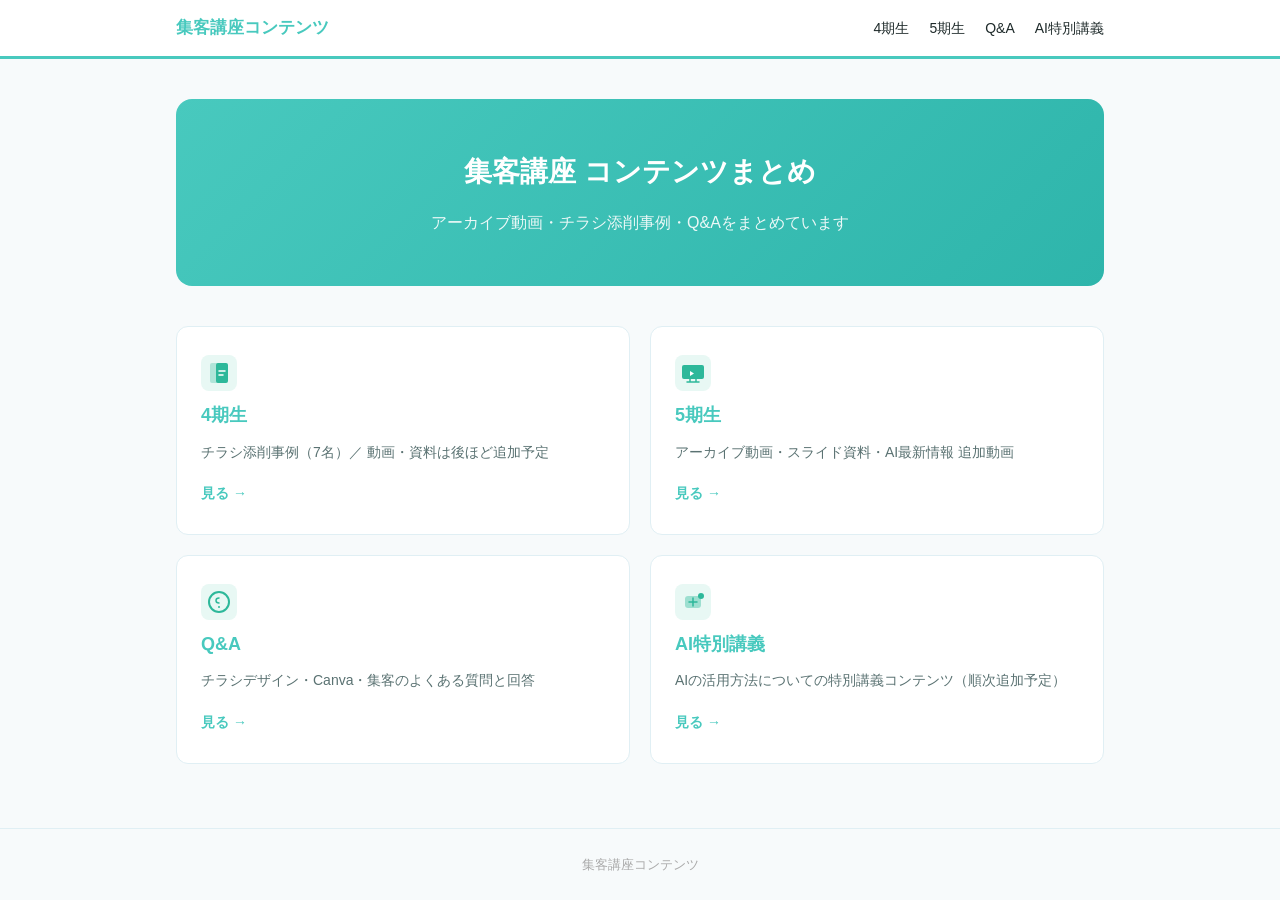
==== index.html @ 4db6f100 "Initial commit: seminar contents site (4期生・5期生)" ====
<!DOCTYPE html>
<html lang="ja">
<head>
  <meta charset="UTF-8">
  <meta name="viewport" content="width=device-width, initial-scale=1.0">
  <title>講座コンテンツ | すみよさんの集客講座</title>
  <link rel="stylesheet" href="assets/css/style.css">
</head>
<body>

<nav class="nav">
  <div class="nav-inner">
    <a href="index.html" class="nav-logo">集客講座コンテンツ</a>
    <button class="nav-toggle" aria-label="メニュー" onclick="toggleNav()">
      <span></span><span></span><span></span>
    </button>
    <ul class="nav-links" id="nav-links">
      <li><a href="cohort4.html">4期生</a></li>
      <li><a href="cohort5.html">5期生</a></li>
      <li><a href="qa.html">Q&amp;A</a></li>
      <li><a href="ai.html">AI特別講義</a></li>
    </ul>
  </div>
</nav>

<main class="main">
  <div class="hero">
    <h1>集客講座 コンテンツまとめ</h1>
    <p>アーカイブ動画・チラシ添削事例・Q&amp;Aをまとめています</p>
  </div>

  <div class="card-grid">
    <a href="cohort4.html" class="nav-card">
      <svg viewBox="0 0 36 36" fill="none" xmlns="http://www.w3.org/2000/svg">
        <rect width="36" height="36" rx="8" fill="#E8F8F4"/>
        <rect x="9" y="8" width="12" height="20" rx="2" fill="#2DB89A" opacity="0.3"/>
        <rect x="15" y="8" width="12" height="20" rx="2" fill="#2DB89A"/>
        <path d="M18 16h6M18 20h4" stroke="#fff" stroke-width="1.5" stroke-linecap="round"/>
      </svg>
      <h2>4期生</h2>
      <p>チラシ添削事例（7名）／ 動画・資料は後ほど追加予定</p>
      <span class="card-link">見る →</span>
    </a>

    <a href="cohort5.html" class="nav-card">
      <svg viewBox="0 0 36 36" fill="none" xmlns="http://www.w3.org/2000/svg">
        <rect width="36" height="36" rx="8" fill="#E8F8F4"/>
        <rect x="7" y="10" width="22" height="14" rx="2" fill="#2DB89A"/>
        <path d="M15 24v3M21 24v3M12 27h12" stroke="#2DB89A" stroke-width="1.5" stroke-linecap="round"/>
        <path d="M15 16l4 2.5-4 2.5V16z" fill="#fff"/>
      </svg>
      <h2>5期生</h2>
      <p>アーカイブ動画・スライド資料・AI最新情報 追加動画</p>
      <span class="card-link">見る →</span>
    </a>

    <a href="qa.html" class="nav-card">
      <svg viewBox="0 0 36 36" fill="none" xmlns="http://www.w3.org/2000/svg">
        <rect width="36" height="36" rx="8" fill="#E8F8F4"/>
        <circle cx="18" cy="18" r="10" stroke="#2DB89A" stroke-width="2"/>
        <path d="M18 14c-1.657 0-3 1.12-3 2.5 0 1.38 1.343 2.5 3 2.5" stroke="#2DB89A" stroke-width="1.5" stroke-linecap="round"/>
        <circle cx="18" cy="23" r="1" fill="#2DB89A"/>
      </svg>
      <h2>Q&amp;A</h2>
      <p>チラシデザイン・Canva・集客のよくある質問と回答</p>
      <span class="card-link">見る →</span>
    </a>

    <a href="ai.html" class="nav-card">
      <svg viewBox="0 0 36 36" fill="none" xmlns="http://www.w3.org/2000/svg">
        <rect width="36" height="36" rx="8" fill="#E8F8F4"/>
        <rect x="10" y="12" width="16" height="12" rx="3" fill="#2DB89A" opacity="0.4"/>
        <path d="M14 18h8M18 14v8" stroke="#2DB89A" stroke-width="1.5" stroke-linecap="round"/>
        <circle cx="26" cy="12" r="3" fill="#2DB89A"/>
      </svg>
      <h2>AI特別講義</h2>
      <p>AIの活用方法についての特別講義コンテンツ（順次追加予定）</p>
      <span class="card-link">見る →</span>
    </a>
  </div>
</main>

<footer>
  <p>集客講座コンテンツ</p>
</footer>

<script>
function toggleNav() {
  document.getElementById('nav-links').classList.toggle('open');
}
</script>
</body>
</html>
---- assets/css/style.css ----
:root {
  --green:      #48C9BE;
  --blue-light: #A8D8EA;
  --bg:         #F7FAFB;
  --text:       #1E2A2A;
  --border:     #E0EFF4;
  --white:      #FFFFFF;
  --text-sub:   #5a7272;
}

*, *::before, *::after { box-sizing: border-box; margin: 0; padding: 0; }

body {
  font-family: "游ゴシック体", "Yu Gothic", YuGothic, "ヒラギノ角ゴ Pro", "Hiragino Kaku Gothic Pro", sans-serif;
  -webkit-font-smoothing: antialiased;
  background: var(--bg);
  color: var(--text);
  font-size: 16px;
  line-height: 1.8;
}

a { color: inherit; text-decoration: none; }
img { max-width: 100%; height: auto; display: block; }

/* ========== ナビゲーション ========== */
.nav {
  position: sticky;
  top: 0;
  background: var(--white);
  border-bottom: 3px solid var(--green);
  z-index: 100;
}
.nav-inner {
  max-width: 960px;
  margin: 0 auto;
  padding: 0 16px;
  display: flex;
  align-items: center;
  justify-content: space-between;
  height: 56px;
}
.nav-logo {
  font-weight: 700;
  color: var(--green);
  font-size: 17px;
}
.nav-links {
  display: flex;
  gap: 20px;
  list-style: none;
}
.nav-links a {
  font-size: 14px;
  color: var(--text);
  padding-bottom: 3px;
  border-bottom: 2px solid transparent;
  transition: color 0.2s, border-color 0.2s;
}
.nav-links a:hover,
.nav-links a.active {
  color: var(--green);
  border-bottom-color: var(--green);
  font-weight: 700;
}
.nav-toggle {
  display: none;
  background: none;
  border: none;
  cursor: pointer;
  padding: 8px;
}
.nav-toggle span {
  display: block;
  width: 22px;
  height: 2px;
  background: var(--text);
  margin: 5px 0;
  transition: 0.3s;
}
@media (max-width: 767px) {
  .nav-toggle { display: block; }
  .nav-links {
    display: none;
    flex-direction: column;
    position: absolute;
    top: 56px;
    left: 0;
    right: 0;
    background: var(--white);
    padding: 16px 24px;
    border-bottom: 1px solid var(--border);
    gap: 16px;
    box-shadow: 0 4px 12px rgba(0,0,0,0.08);
  }
  .nav-links.open { display: flex; }
}

/* ========== レイアウト ========== */
.main {
  max-width: 960px;
  margin: 0 auto;
  padding: 40px 16px 64px;
}
.page-header { margin-bottom: 32px; }
.page-header h1 {
  font-size: 26px;
  color: var(--green);
  margin-bottom: 6px;
}
.page-header p { color: var(--text-sub); font-size: 15px; }

/* ========== カード ========== */
.card {
  background: var(--white);
  border: 1px solid var(--border);
  border-radius: 12px;
  padding: 24px;
  margin-bottom: 32px;
}

/* ========== バッジ ========== */
.badge {
  display: inline-block;
  background: var(--blue-light);
  color: var(--text);
  font-size: 12px;
  font-weight: 700;
  padding: 2px 10px;
  border-radius: 20px;
  margin-bottom: 8px;
}

/* ========== トップページ カードグリッド ========== */
.card-grid {
  display: grid;
  grid-template-columns: repeat(2, 1fr);
  gap: 20px;
}
@media (max-width: 600px) {
  .card-grid { grid-template-columns: 1fr; }
}
.nav-card {
  background: var(--white);
  border: 1px solid var(--border);
  border-radius: 12px;
  padding: 28px 24px;
  display: flex;
  flex-direction: column;
  gap: 8px;
  transition: box-shadow 0.2s, transform 0.2s;
}
.nav-card:hover {
  box-shadow: 0 4px 20px rgba(45,184,154,0.15);
  transform: translateY(-2px);
}
.nav-card svg { width: 36px; height: 36px; }
.nav-card h2 { font-size: 18px; color: var(--green); }
.nav-card p { font-size: 14px; color: var(--text-sub); }
.nav-card .card-link {
  margin-top: 8px;
  font-size: 14px;
  font-weight: 700;
  color: var(--green);
}

/* ========== ヒーロー ========== */
.hero {
  background: linear-gradient(135deg, var(--green) 0%, #2EB5AB 100%);
  color: var(--white);
  border-radius: 16px;
  padding: 48px 32px;
  margin-bottom: 40px;
  text-align: center;
}
.hero h1 { font-size: 28px; margin-bottom: 12px; }
.hero p { font-size: 16px; opacity: 0.9; }
@media (max-width: 600px) {
  .hero { padding: 36px 20px; }
  .hero h1 { font-size: 22px; }
}

/* ========== チラシ添削 ========== */
.chirashi-header {
  display: flex;
  align-items: center;
  gap: 12px;
  margin-bottom: 16px;
  flex-wrap: wrap;
}
.chirashi-header h2 { font-size: 20px; }

/* スマホ：スワイプ表示 */
.swiper-wrap { display: block; }
.swiper-track {
  display: flex;
  overflow-x: auto;
  scroll-snap-type: x mandatory;
  scrollbar-width: none;
  border-radius: 8px;
}
.swiper-track::-webkit-scrollbar { display: none; }
.swiper-slide {
  min-width: 100%;
  scroll-snap-align: start;
  position: relative;
}
.swiper-slide img { width: 100%; border-radius: 8px; }
.slide-label {
  position: absolute;
  top: 10px;
  left: 10px;
  background: rgba(0,0,0,0.55);
  color: #fff;
  font-size: 13px;
  font-weight: 700;
  padding: 3px 10px;
  border-radius: 20px;
}
.slide-label.after { background: var(--green); }
.swiper-hint {
  text-align: center;
  font-size: 13px;
  color: var(--text-sub);
  margin-top: 8px;
}

/* PC：横並び表示 */
.chirashi-pc-view {
  display: none;
  grid-template-columns: 1fr 1fr;
  gap: 16px;
}
.chirashi-pc-view .img-wrap { position: relative; }
.chirashi-pc-view img { width: 100%; border-radius: 8px; }

@media (min-width: 768px) {
  .swiper-wrap { display: none; }
  .swiper-hint { display: none; }
  .chirashi-pc-view { display: grid; }
}

/* フィードバック */
.feedback-section { margin-top: 20px; border-top: 1px solid var(--border); padding-top: 16px; }
.feedback-section h3 { font-size: 16px; color: var(--green); margin-bottom: 12px; }
.feedback-img { border-radius: 8px; width: 100%; }

.feedback-list { font-size: 14px; line-height: 1.8; }
.feedback-list .fb-overall {
  color: var(--text-sub);
  margin-bottom: 14px;
  padding: 10px 14px;
  background: #f0fbf9;
  border-radius: 8px;
  border-left: 3px solid var(--green);
}
.feedback-list ul { list-style: none; padding: 0; margin: 0; }
.feedback-list li {
  padding: 9px 0;
  border-bottom: 1px solid var(--border);
  display: flex;
  gap: 10px;
  align-items: flex-start;
}
.feedback-list li:last-child { border-bottom: none; }
.fb-point {
  color: #D94F7A;
  font-weight: 700;
  white-space: nowrap;
  flex-shrink: 0;
  min-width: 36px;
}

/* ========== スライドギャラリー ========== */
.video-wrap {
  position: relative;
  padding-bottom: 56.25%;
  height: 0;
  margin-bottom: 32px;
  border-radius: 12px;
  overflow: hidden;
}
.video-wrap iframe {
  position: absolute;
  top: 0; left: 0;
  width: 100%; height: 100%;
}
.slide-grid {
  display: grid;
  grid-template-columns: repeat(4, 1fr);
  gap: 12px;
}
@media (max-width: 600px) {
  .slide-grid { grid-template-columns: repeat(2, 1fr); }
}
.slide-thumb {
  cursor: pointer;
  border-radius: 6px;
  overflow: hidden;
  border: 2px solid transparent;
  transition: border-color 0.2s, transform 0.2s;
  position: relative;
}
.slide-thumb:hover {
  border-color: var(--green);
  transform: scale(1.03);
}
.slide-thumb img { width: 100%; display: block; }
.slide-num {
  position: absolute;
  bottom: 4px;
  right: 6px;
  font-size: 11px;
  color: #fff;
  background: rgba(0,0,0,0.5);
  padding: 1px 5px;
  border-radius: 4px;
}

/* モーダル */
.modal-overlay {
  display: none;
  position: fixed;
  inset: 0;
  background: rgba(0,0,0,0.85);
  z-index: 200;
  align-items: center;
  justify-content: center;
  padding: 16px;
}
.modal-overlay.open { display: flex; }
.modal-img { max-width: 900px; width: 100%; border-radius: 8px; }
.modal-close {
  position: absolute;
  top: 16px;
  right: 20px;
  font-size: 32px;
  color: #fff;
  cursor: pointer;
  line-height: 1;
  background: none;
  border: none;
}

/* ========== Q&A アコーディオン ========== */
.qa-category { margin-bottom: 32px; }
.qa-category h2 {
  font-size: 18px;
  color: var(--green);
  margin-bottom: 12px;
  padding-left: 12px;
  border-left: 4px solid var(--green);
}
.accordion-item {
  border: 1px solid var(--border);
  border-radius: 8px;
  margin-bottom: 8px;
  overflow: hidden;
}
.accordion-q {
  width: 100%;
  text-align: left;
  background: var(--white);
  border: none;
  padding: 16px 20px;
  font-family: "游ゴシック体", "Yu Gothic", YuGothic, "ヒラギノ角ゴ Pro", "Hiragino Kaku Gothic Pro", sans-serif;
  font-size: 15px;
  font-weight: 700;
  color: var(--text);
  cursor: pointer;
  display: flex;
  justify-content: space-between;
  align-items: center;
  gap: 8px;
  transition: background 0.2s;
}
.accordion-q:hover { background: #f0fbf8; }
.accordion-icon {
  width: 20px;
  height: 20px;
  flex-shrink: 0;
  transition: transform 0.3s;
}
.accordion-item.open .accordion-icon { transform: rotate(45deg); }
.accordion-a {
  display: none;
  padding: 0 20px 16px;
  font-size: 15px;
  background: var(--white);
  color: var(--text-sub);
  line-height: 1.8;
}
.accordion-item.open .accordion-a { display: block; }

/* ========== コホートアクションボタン ========== */
.cohort-actions {
  display: flex;
  gap: 14px;
  margin-bottom: 36px;
  flex-wrap: wrap;
}
.cohort-btn {
  display: inline-flex;
  align-items: center;
  gap: 8px;
  padding: 14px 24px;
  border-radius: 10px;
  font-size: 15px;
  font-weight: 700;
  font-family: "游ゴシック体", "Yu Gothic", YuGothic, "ヒラギノ角ゴ Pro", "Hiragino Kaku Gothic Pro", sans-serif;
  text-decoration: none;
  transition: box-shadow 0.2s, transform 0.2s, opacity 0.2s;
  cursor: pointer;
  border: none;
}
.cohort-btn:hover { transform: translateY(-2px); box-shadow: 0 4px 16px rgba(0,0,0,0.12); }
.cohort-btn.primary { background: var(--green); color: #fff; }
.cohort-btn.secondary { background: var(--white); color: var(--green); border: 2px solid var(--green); }
.cohort-btn svg { flex-shrink: 0; }

/* ========== セクション区切り ========== */
.section-label {
  display: flex;
  align-items: center;
  gap: 12px;
  margin: 40px 0 24px;
}
.section-label h2 {
  font-size: 20px;
  color: var(--text);
  white-space: nowrap;
}
.section-label::after {
  content: '';
  flex: 1;
  height: 1px;
  background: var(--border);
}

/* ========== 準備中ページ ========== */
.coming-soon {
  text-align: center;
  padding: 80px 20px;
}
.coming-soon h2 { font-size: 24px; color: var(--green); margin-bottom: 12px; }
.coming-soon p { color: var(--text-sub); }

/* ========== フッター ========== */
footer {
  text-align: center;
  padding: 24px 16px;
  font-size: 13px;
  color: #aaa;
  border-top: 1px solid var(--border);
}
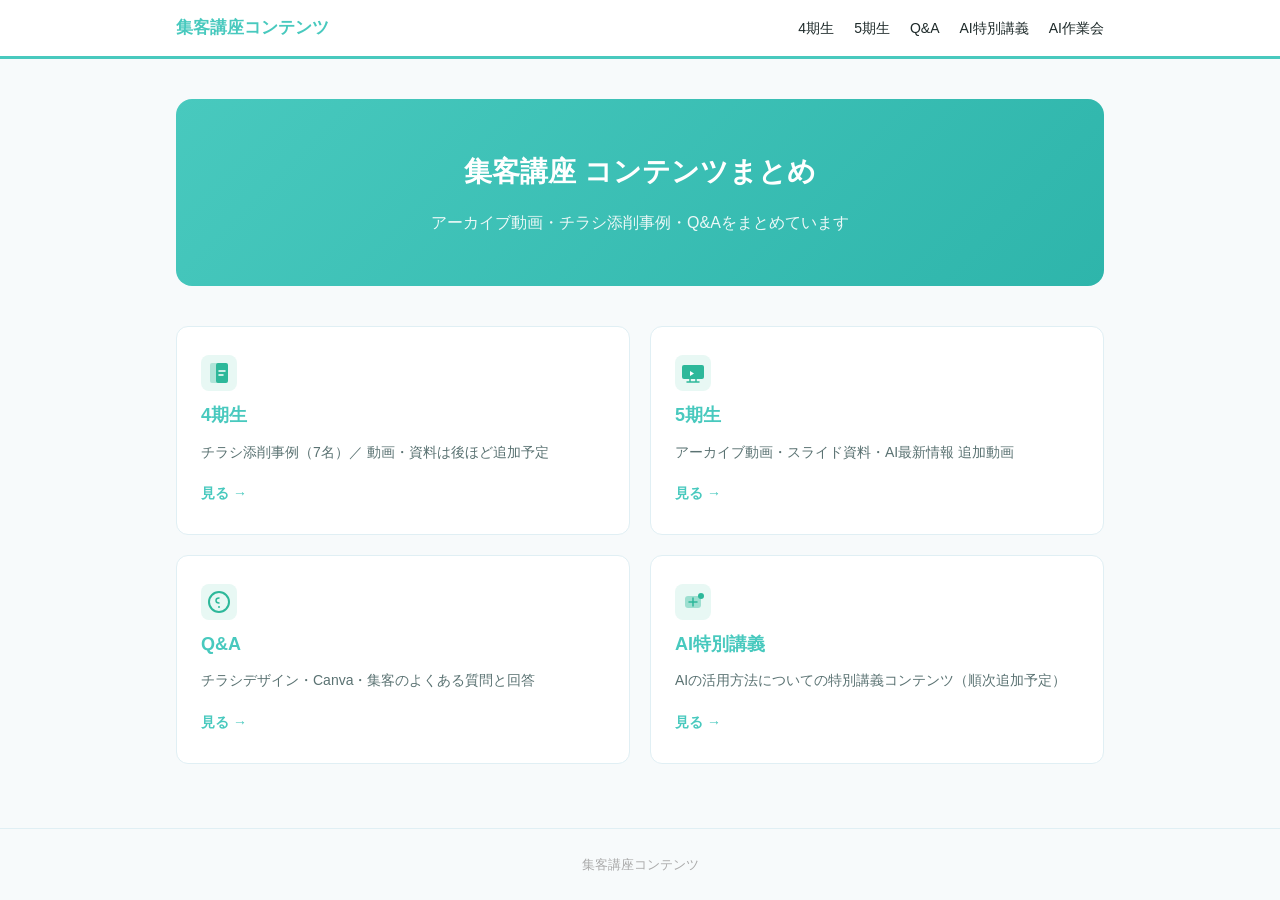
==== commit 4ee77f03: "AI作業会タブを新設（アーカイブ枠・みんなの質問と答え・プロンプト集） リアルAI勉強会用の専用ページを追加。全ページのナビにタブを追加。 事前アンケートの困りごとへの回答をQ&Aに、コピペ用プロンプ" ====
--- a/index.html
+++ b/index.html
@@ -19,6 +19,7 @@
       <li><a href="cohort5.html">5期生</a></li>
       <li><a href="qa.html">Q&amp;A</a></li>
       <li><a href="ai.html">AI特別講義</a></li>
+      <li><a href="ai-sagyokai.html">AI作業会</a></li>
     </ul>
   </div>
 </nav>
--- a/assets/css/style.css
+++ b/assets/css/style.css
@@ -206,15 +206,14 @@
 }
 .swiper-slide img { width: 100%; border-radius: 8px; }
 .slide-label {
-  position: absolute;
-  top: 10px;
-  left: 10px;
+  display: inline-block;
   background: rgba(0,0,0,0.55);
   color: #fff;
   font-size: 13px;
   font-weight: 700;
-  padding: 3px 10px;
+  padding: 3px 12px;
   border-radius: 20px;
+  margin-bottom: 8px;
 }
 .slide-label.after { background: var(--green); }
 .swiper-hint {
@@ -237,6 +236,42 @@
   .swiper-wrap { display: none; }
   .swiper-hint { display: none; }
   .chirashi-pc-view { display: grid; }
+}
+
+/* PC：Before / After / 並べて 切り替え（プレゼン用） */
+.pc-toggle { display: none; }
+@media (min-width: 768px) {
+  .pc-toggle {
+    display: flex;
+    gap: 8px;
+    margin-bottom: 14px;
+  }
+  .pc-toggle button {
+    font-family: inherit;
+    font-size: 14px;
+    font-weight: 700;
+    padding: 8px 18px;
+    border-radius: 8px;
+    border: 2px solid var(--green);
+    background: var(--white);
+    color: var(--green);
+    cursor: pointer;
+    transition: background 0.2s, color 0.2s;
+  }
+  .pc-toggle button:hover { background: #eafaf8; }
+  .pc-toggle button.active { background: var(--green); color: #fff; }
+}
+.chirashi-pc-view.mode-before,
+.chirashi-pc-view.mode-after {
+  grid-template-columns: 1fr;
+  max-width: 460px;
+}
+.chirashi-pc-view.mode-before .img-wrap:nth-child(2),
+.chirashi-pc-view.mode-after .img-wrap:nth-child(1) {
+  display: none;
+}
+.chirashi-pc-view.mode-both {
+  grid-template-columns: 1fr 1fr;
 }
 
 /* フィードバック */
@@ -417,6 +452,67 @@
 .cohort-btn.secondary { background: var(--white); color: var(--green); border: 2px solid var(--green); }
 .cohort-btn svg { flex-shrink: 0; }
 
+/* ========== アーカイブカード ========== */
+.archive-cards {
+  display: flex;
+  flex-direction: column;
+  gap: 16px;
+  margin-bottom: 40px;
+}
+.archive-card {
+  display: flex;
+  align-items: center;
+  gap: 20px;
+  background: var(--white);
+  border: 1px solid var(--border);
+  border-radius: 12px;
+  padding: 22px 24px;
+  text-decoration: none;
+  color: inherit;
+  transition: box-shadow 0.2s, transform 0.2s, border-color 0.2s;
+}
+.archive-card:hover {
+  border-color: var(--green);
+  box-shadow: 0 4px 20px rgba(72,201,190,0.15);
+  transform: translateY(-2px);
+}
+.archive-icon {
+  width: 52px;
+  height: 52px;
+  background: var(--green);
+  border-radius: 50%;
+  display: flex;
+  align-items: center;
+  justify-content: center;
+  flex-shrink: 0;
+}
+.archive-num {
+  font-size: 12px;
+  color: var(--text-sub);
+  margin-bottom: 3px;
+}
+.archive-card h3 {
+  font-size: 17px;
+  color: var(--text);
+  margin-bottom: 4px;
+}
+.archive-card p {
+  font-size: 13px;
+  color: var(--text-sub);
+  line-height: 1.6;
+}
+.archive-arrow {
+  margin-left: auto;
+  color: var(--green);
+  font-weight: 700;
+  font-size: 18px;
+  flex-shrink: 0;
+}
+@media (max-width: 600px) {
+  .archive-card { padding: 16px; gap: 14px; }
+  .archive-card h3 { font-size: 15px; }
+}
+
 /* ========== セクション区切り ========== */
 .section-label {
   display: flex;
